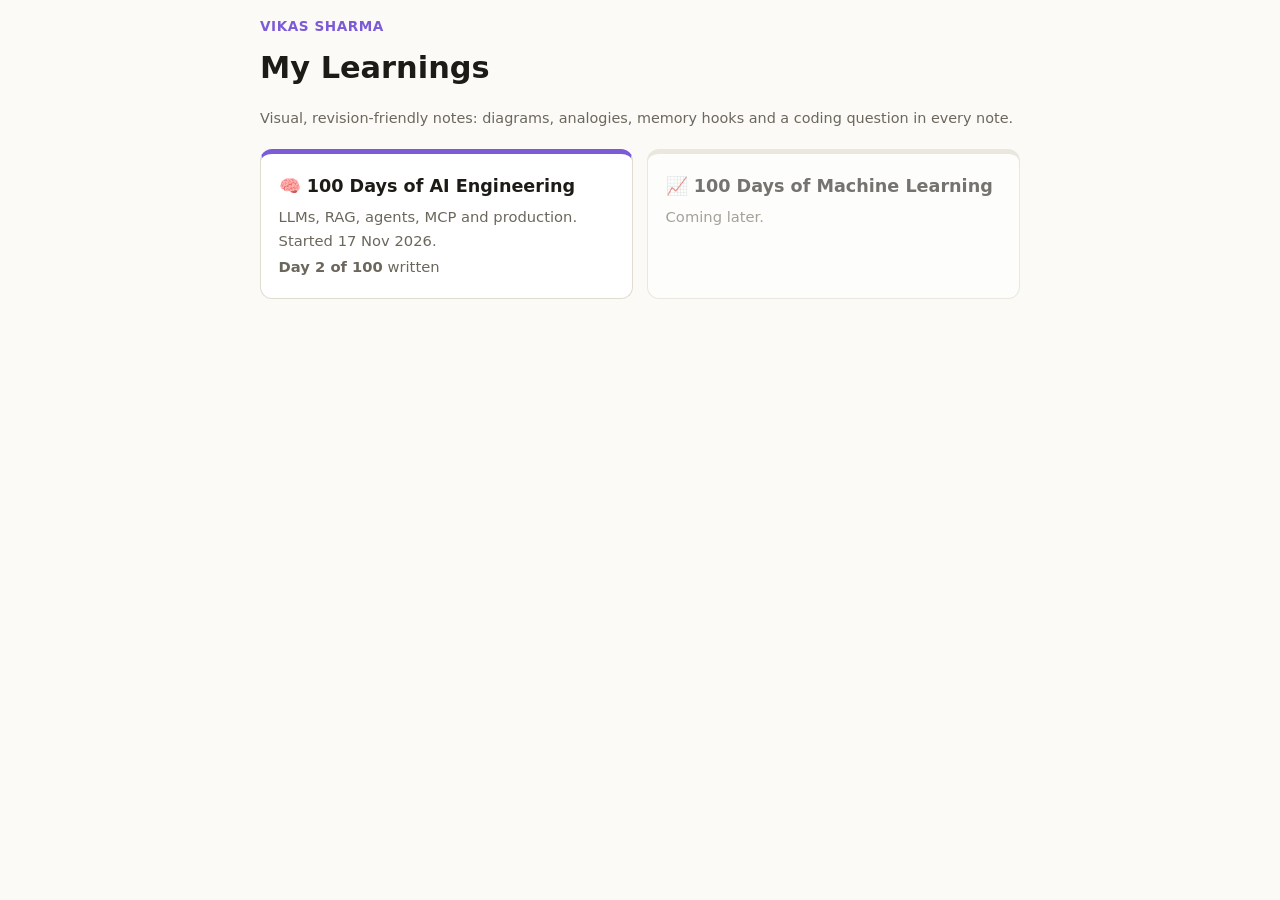
==== index.html @ f61cb0a4 "Add site structure, Day 1 and Day 2 notes" ====
<!doctype html>
<html lang="en"><head><meta charset="utf-8">
<meta name="viewport" content="width=device-width, initial-scale=1, viewport-fit=cover">
<title>My Learnings</title>
<link rel="stylesheet" href="assets/style.css"></head><body><main>
<p class="tag">Vikas Sharma</p>
<h1>My Learnings</h1>
<p class="mut">Visual, revision-friendly notes: diagrams, analogies, memory hooks and a coding question in every note.</p>
<div class="cards">
<a class="card" href="100-days-of-ai-engineering/"><h3>🧠 100 Days of AI Engineering</h3><p>LLMs, RAG, agents, MCP and production. Started 17 Nov 2026.</p><p><b>Day 2 of 100</b> written</p></a>
<div class="card soon"><h3>📈 100 Days of Machine Learning</h3><p>Coming later.</p></div>
</div>
</main></body></html>
---- assets/style.css ----
:root{--bg:#fbfaf7;--fg:#1d1b16;--mut:#6b675c;--card:#fff;--bd:#e0dccf;--def:#ede7fb;--defb:#7c5cd6;--key:#fff1b8;--keyb:#d9a400;--ana:#dff4e5;--anab:#2f9e5b;--warn:#fde3e3;--warnb:#d64545;--why:#e0eefd;--whyb:#2f7fd6;--code:#f2f0e8;box-sizing:border-box;padding-top:env(safe-area-inset-top,0px);padding-bottom:env(safe-area-inset-bottom,0px);color-scheme:light dark}
@media (prefers-color-scheme:dark){:root:not([data-theme="light"]){--bg:#16151a;--fg:#ece9e1;--mut:#a39e90;--card:#201f26;--bd:#37353f;--def:#2b2540;--key:#3b3410;--ana:#173326;--warn:#3d1b1b;--why:#14283f;--code:#121116;color-scheme:dark}}
:root[data-theme="dark"]{--bg:#16151a;--fg:#ece9e1;--mut:#a39e90;--card:#201f26;--bd:#37353f;--def:#2b2540;--key:#3b3410;--ana:#173326;--warn:#3d1b1b;--why:#14283f;--code:#121116;color-scheme:dark}
html{scroll-padding-top:env(safe-area-inset-top,0px)}
body{margin:0;background:var(--bg);color:var(--fg);font:16px/1.6 system-ui,-apple-system,"Segoe UI",Roboto,sans-serif}
main{max-width:760px;margin:0 auto;padding:16px 16px 56px}
h1{font-size:1.9rem;margin:.2em 0}h2{font-size:1.25rem;margin:1.8em 0 .5em;padding-bottom:.25em;border-bottom:2px solid var(--bd)}
.mut{color:var(--mut);font-size:.9rem}.tag{font-weight:700;color:var(--defb);font-size:.85rem;letter-spacing:.04em;text-transform:uppercase;margin:0}
.box{border-left:5px solid;border-radius:8px;padding:.7em 1em;margin:.8em 0}
.def{background:var(--def);border-color:var(--defb)}.key{background:var(--key);border-color:var(--keyb)}.ana{background:var(--ana);border-color:var(--anab)}.warn{background:var(--warn);border-color:var(--warnb)}.why{background:var(--why);border-color:var(--whyb)}
.legend{display:flex;flex-wrap:wrap;gap:6px;font-size:.78rem;margin:.8em 0}.legend span{padding:2px 9px;border-radius:99px;border:1px solid var(--bd)}
.grid{display:grid;grid-template-columns:repeat(auto-fit,minmax(220px,1fr));gap:10px}.grid .box{margin:0}
table{border-collapse:collapse;width:100%;font-size:.93rem}th,td{border:1px solid var(--bd);padding:.45em .6em;text-align:left;vertical-align:top}th{background:var(--card)}
.scroll{overflow-x:auto}
svg{display:block;margin:0 auto;max-width:100%;height:auto;color:var(--mut)}
svg rect{stroke:var(--bd);stroke-width:1.5}svg text{fill:var(--fg);font-family:system-ui,sans-serif}.s1{fill:var(--why)}.s2{fill:var(--def)}.s3{fill:var(--ana)}.s4{fill:var(--key)}.s5{fill:var(--warn)}
pre{background:var(--code);border:1px solid var(--bd);border-radius:8px;padding:.8em;overflow-x:auto;font-size:.85rem;line-height:1.45}code{font-family:ui-monospace,Menlo,Consolas,monospace}
details{border:1px solid var(--bd);background:var(--card);border-radius:8px;padding:.5em .9em;margin:.7em 0}summary{cursor:pointer;font-weight:700}
mark{background:var(--key);color:inherit;padding:0 3px;border-radius:3px}
li{margin:.25em 0}
.nav{display:flex;justify-content:space-between;gap:10px;flex-wrap:wrap;font-size:.9rem;margin:0 0 1em}
a{color:var(--whyb)}
.cards{display:grid;grid-template-columns:repeat(auto-fit,minmax(260px,1fr));gap:14px;margin:1.2em 0}
.card{display:block;text-decoration:none;color:inherit;background:var(--card);border:1px solid var(--bd);border-radius:12px;padding:1em 1.1em;border-top:5px solid var(--defb)}
.card.soon{opacity:.6;border-top-color:var(--bd);pointer-events:none}
.card h3{margin:.1em 0 .3em;font-size:1.1rem}.card p{margin:.2em 0;color:var(--mut);font-size:.92rem}
.bar{height:10px;background:var(--bd);border-radius:99px;overflow:hidden;margin:.4em 0}.bar i{display:block;height:100%;background:var(--anab)}
.days{list-style:none;padding:0}.days li{margin:.5em 0}.days a{display:flex;gap:.7em;align-items:center;text-decoration:none;color:inherit;background:var(--card);border:1px solid var(--bd);border-radius:10px;padding:.6em .9em}
.days b{color:var(--defb);min-width:4.2em}.days em{margin-left:auto;font-style:normal;color:var(--anab);font-size:.85rem}
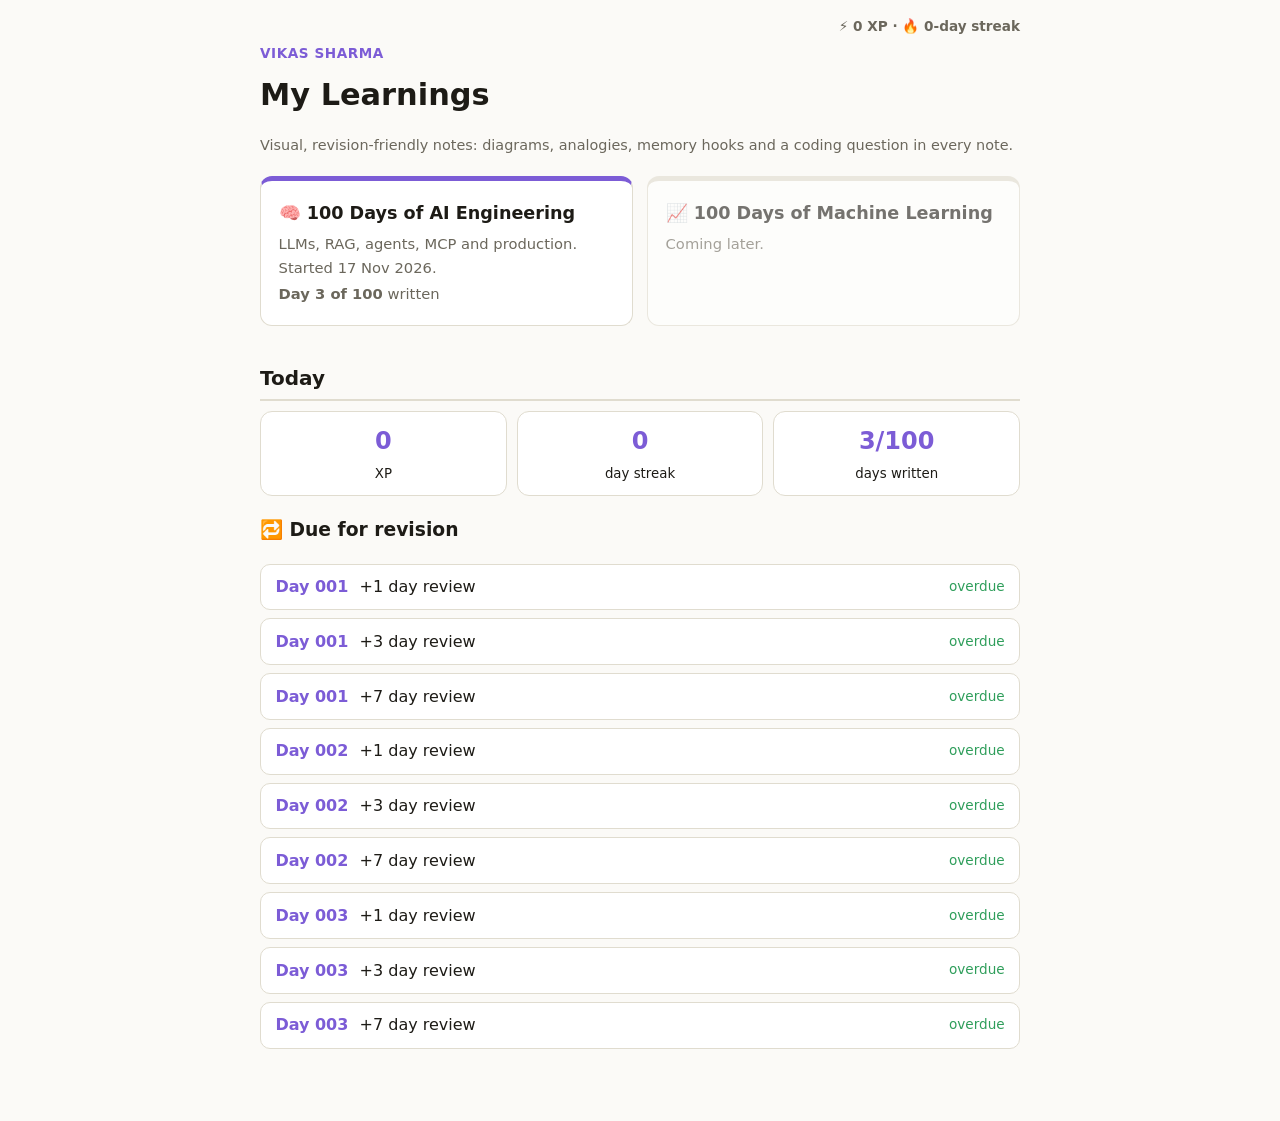
==== commit d01b2315: "Add interactive components, revision dashboard, Day 3 listing" ====
--- a/index.html
+++ b/index.html
@@ -2,12 +2,13 @@
 <html lang="en"><head><meta charset="utf-8">
 <meta name="viewport" content="width=device-width, initial-scale=1, viewport-fit=cover">
 <title>My Learnings</title>
-<link rel="stylesheet" href="assets/style.css"></head><body><main>
+<link rel="stylesheet" href="assets/style.css"><script src="assets/days.js"></script><script defer src="assets/app.js"></script></head><body><main>
 <p class="tag">Vikas Sharma</p>
 <h1>My Learnings</h1>
 <p class="mut">Visual, revision-friendly notes: diagrams, analogies, memory hooks and a coding question in every note.</p>
 <div class="cards">
-<a class="card" href="100-days-of-ai-engineering/"><h3>🧠 100 Days of AI Engineering</h3><p>LLMs, RAG, agents, MCP and production. Started 17 Nov 2026.</p><p><b>Day 2 of 100</b> written</p></a>
+<a class="card" href="100-days-of-ai-engineering/"><h3>🧠 100 Days of AI Engineering</h3><p>LLMs, RAG, agents, MCP and production. Started 17 Nov 2026.</p><p><b>Day 3 of 100</b> written</p></a>
 <div class="card soon"><h3>📈 100 Days of Machine Learning</h3><p>Coming later.</p></div>
 </div>
+<div id="dash"></div>
 </main></body></html>
--- a/assets/style.css
+++ b/assets/style.css
@@ -27,3 +27,36 @@
 .bar{height:10px;background:var(--bd);border-radius:99px;overflow:hidden;margin:.4em 0}.bar i{display:block;height:100%;background:var(--anab)}
 .days{list-style:none;padding:0}.days li{margin:.5em 0}.days a{display:flex;gap:.7em;align-items:center;text-decoration:none;color:inherit;background:var(--card);border:1px solid var(--bd);border-radius:10px;padding:.6em .9em}
 .days b{color:var(--defb);min-width:4.2em}.days em{margin-left:auto;font-style:normal;color:var(--anab);font-size:.85rem}
+
+.hud{text-align:right;font-size:.85rem;font-weight:700;color:var(--mut);margin-bottom:.4em}
+.toast{position:fixed;left:50%;bottom:calc(24px + env(safe-area-inset-bottom,0px));transform:translateX(-50%);background:var(--anab);color:#fff;padding:.5em 1em;border-radius:99px;font-weight:700;z-index:50;animation:up .3s}
+@keyframes up{from{opacity:0;transform:translate(-50%,14px)}}
+.cf{position:fixed;top:-12px;width:9px;height:14px;border-radius:2px;z-index:60;animation:fall 1.8s ease-in forwards}
+@keyframes fall{to{transform:translateY(105vh) rotate(540deg);opacity:.2}}
+button{font:inherit;cursor:pointer;border:1px solid var(--bd);background:var(--card);color:var(--fg);border-radius:8px;padding:.35em .8em}
+button:hover{border-color:var(--defb)}.mini{font-size:.8rem;padding:.15em .6em;margin-top:.4em}
+.ctl{display:flex;gap:8px;flex-wrap:wrap;justify-content:center;margin:.6em 0}
+svg rect,svg text,svg path{transition:opacity .5s}
+.st,.tm,.demo,.rev,[data-teach],[data-run],.quiz{background:var(--card);border:1px solid var(--bd);border-radius:12px;padding:.7em 1em;margin:.8em 0}
+.st .en button{font-size:1.2rem;margin:0 3px}.st .en button.on{background:var(--key);border-color:var(--keyb)}
+.ck{display:flex;gap:14px;flex-wrap:wrap;font-size:.9rem;margin-top:.4em}
+.clk{font:700 1.3rem ui-monospace,monospace;margin:0 8px}.brk{margin-top:.5em;padding:.5em;border-radius:8px;background:var(--ana)}
+.cc{display:inline-block;animation:cc 1s infinite alternate}@keyframes cc{to{transform:translateX(14px)}}
+.pal{text-align:center;margin-top:.6em}.pe{font-size:3.2rem;line-height:1.1}.pe.pop{animation:pop .5s}
+@keyframes pop{0%{transform:scale(.3) rotate(-20deg);opacity:0}70%{transform:scale(1.25)}100%{transform:scale(1)}}
+.pt{text-align:left;background:var(--card);border-radius:8px;padding:.6em .9em;margin:.4em 0}
+.dots i{display:inline-block;width:9px;height:9px;border-radius:50%;background:var(--bd);margin:0 3px}.dots i.on{background:var(--anab)}
+textarea{width:100%;box-sizing:border-box;font:inherit;background:var(--bg);color:var(--fg);border:1px solid var(--bd);border-radius:8px;padding:.5em}
+textarea.code{font:.85rem/1.45 ui-monospace,Menlo,Consolas,monospace;tab-size:4}
+.out{min-height:2.5em;white-space:pre-wrap}
+.fl{display:grid;grid-template-columns:repeat(auto-fit,minmax(240px,1fr));gap:10px}
+.fc{perspective:800px;cursor:pointer}.fi{display:grid;transition:transform .5s;transform-style:preserve-3d}
+.ff,.fb{grid-area:1/1;backface-visibility:hidden;border-radius:10px;padding:.8em;border-left:5px solid var(--whyb);background:var(--why)}
+.fb{transform:rotateY(180deg);background:var(--ana);border-color:var(--anab)}.fc.flip .fi{transform:rotateY(180deg)}
+.opt{display:block;width:100%;text-align:left;margin:.35em 0}.opt.ok{background:var(--ana);border-color:var(--anab)}.opt.no{background:var(--warn);border-color:var(--warnb)}
+.rv{display:flex;gap:8px;align-items:center;margin:.3em 0}.rv em{margin-left:auto;font-style:normal;color:var(--mut);font-size:.85rem}
+.recap ol{margin:.3em 0 0}
+.meter{height:16px;background:var(--bd);border-radius:99px;overflow:hidden;margin:.5em 0}.meter i{display:block;height:100%;width:0;background:var(--anab);transition:width .3s}.meter i.over{background:var(--warnb)}
+.br{display:grid;grid-template-columns:72px 1fr 28px;gap:6px;align-items:center;font-size:.85rem;margin:3px 0}.br div{position:relative;height:12px;background:var(--bd);border-radius:6px}.br i{display:block;height:100%;background:var(--defb);border-radius:6px}.br u{position:absolute;top:-2px;bottom:-2px;width:2px;background:var(--warnb)}
+.stats{display:flex;gap:10px;flex-wrap:wrap}.stats div{flex:1;min-width:90px;background:var(--card);border:1px solid var(--bd);border-radius:12px;padding:.6em;text-align:center}.stats b{display:block;font-size:1.5rem;color:var(--defb)}
+@media (prefers-reduced-motion:reduce){*{animation:none!important;transition:none!important}}
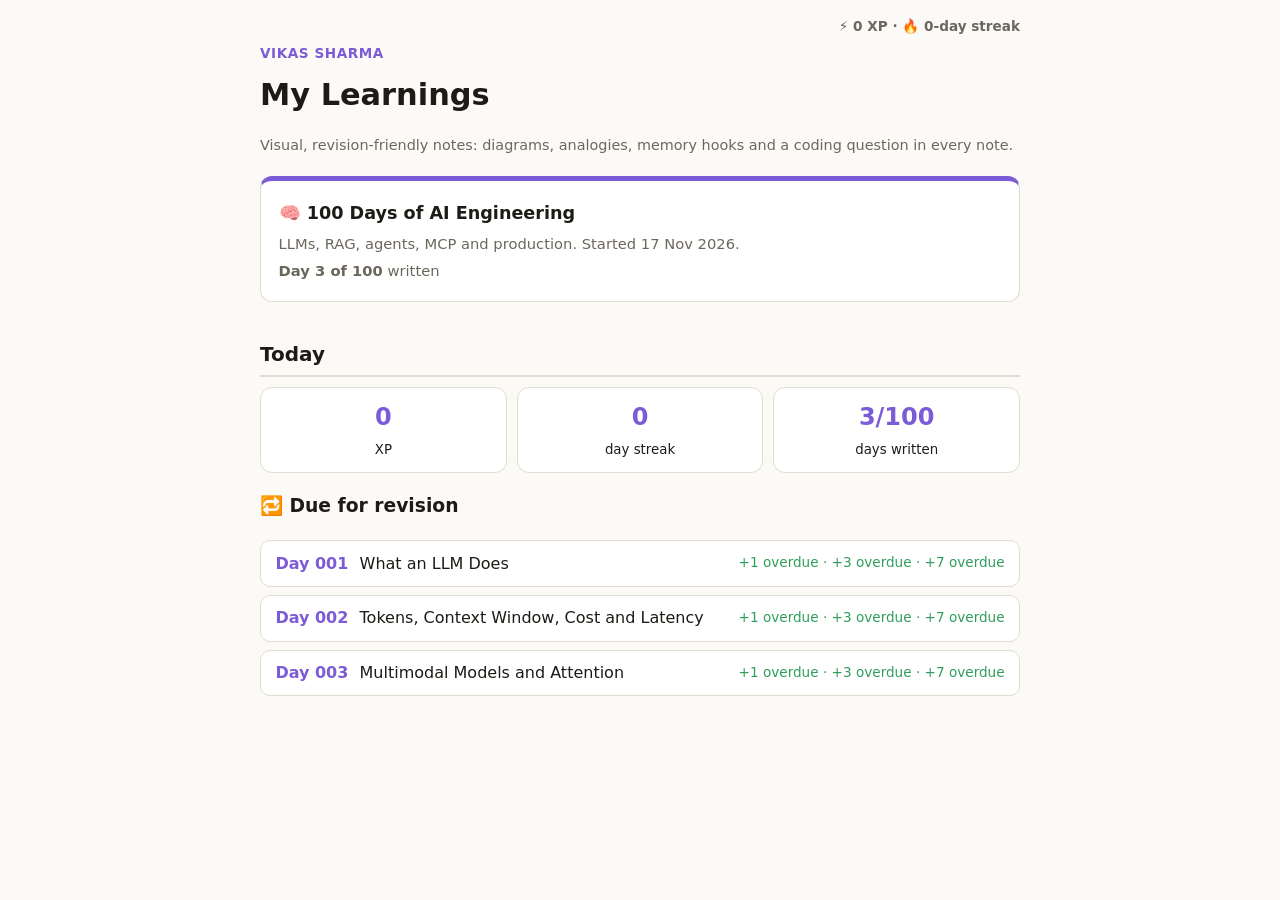
==== commit 836ecdfe: "Group revision dashboard by day; remove the machine learning track" ====
--- a/index.html
+++ b/index.html
@@ -8,7 +8,6 @@
 <p class="mut">Visual, revision-friendly notes: diagrams, analogies, memory hooks and a coding question in every note.</p>
 <div class="cards">
 <a class="card" href="100-days-of-ai-engineering/"><h3>🧠 100 Days of AI Engineering</h3><p>LLMs, RAG, agents, MCP and production. Started 17 Nov 2026.</p><p><b>Day 3 of 100</b> written</p></a>
-<div class="card soon"><h3>📈 100 Days of Machine Learning</h3><p>Coming later.</p></div>
 </div>
 <div id="dash"></div>
 </main></body></html>
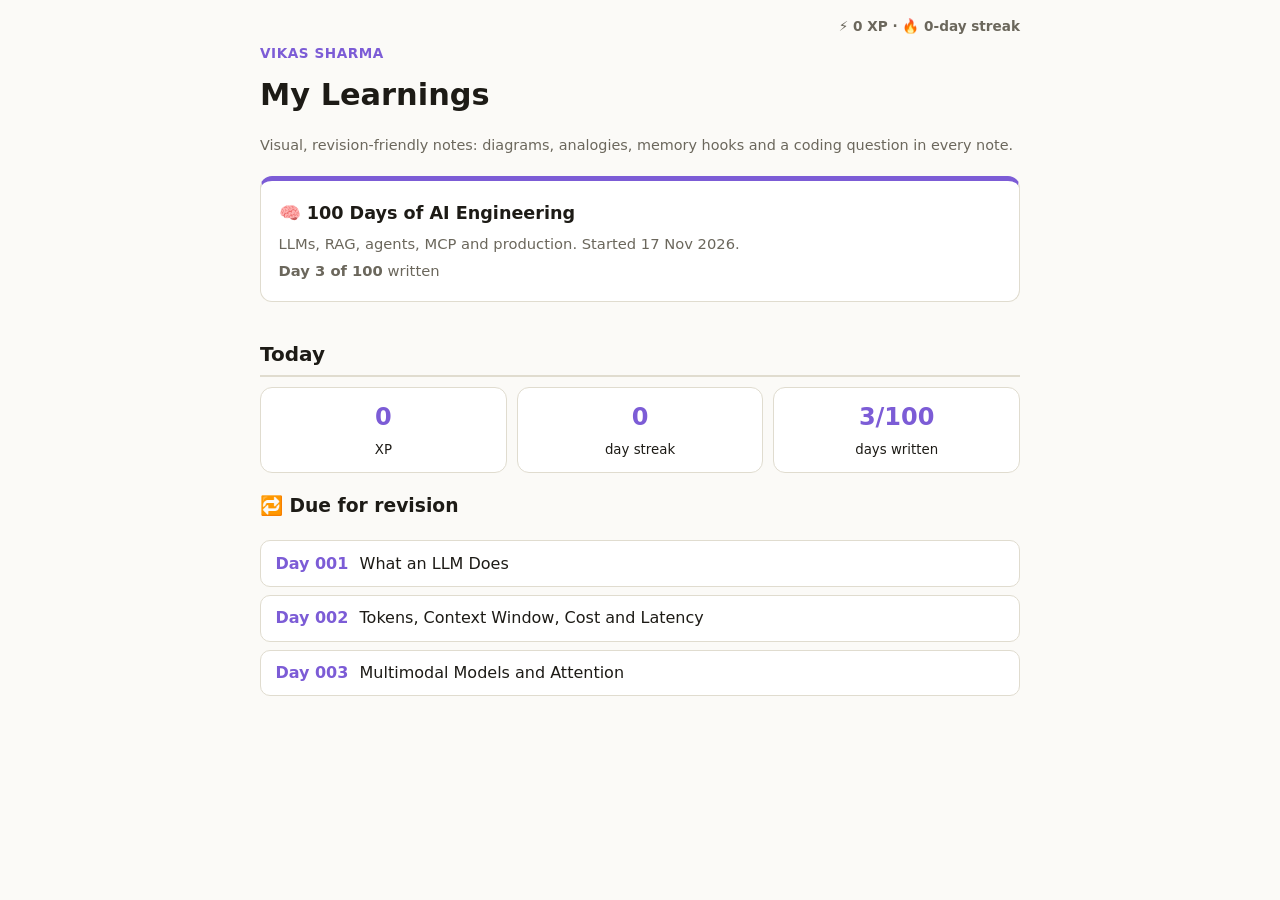
==== commit 2aae3bee: "Add favicon; simplify revision dashboard rows" ====
--- a/index.html
+++ b/index.html
@@ -2,6 +2,7 @@
 <html lang="en"><head><meta charset="utf-8">
 <meta name="viewport" content="width=device-width, initial-scale=1, viewport-fit=cover">
 <title>My Learnings</title>
+<link rel="icon" type="image/svg+xml" href="assets/favicon.svg">
 <link rel="stylesheet" href="assets/style.css"><script src="assets/days.js"></script><script defer src="assets/app.js"></script></head><body><main>
 <p class="tag">Vikas Sharma</p>
 <h1>My Learnings</h1>
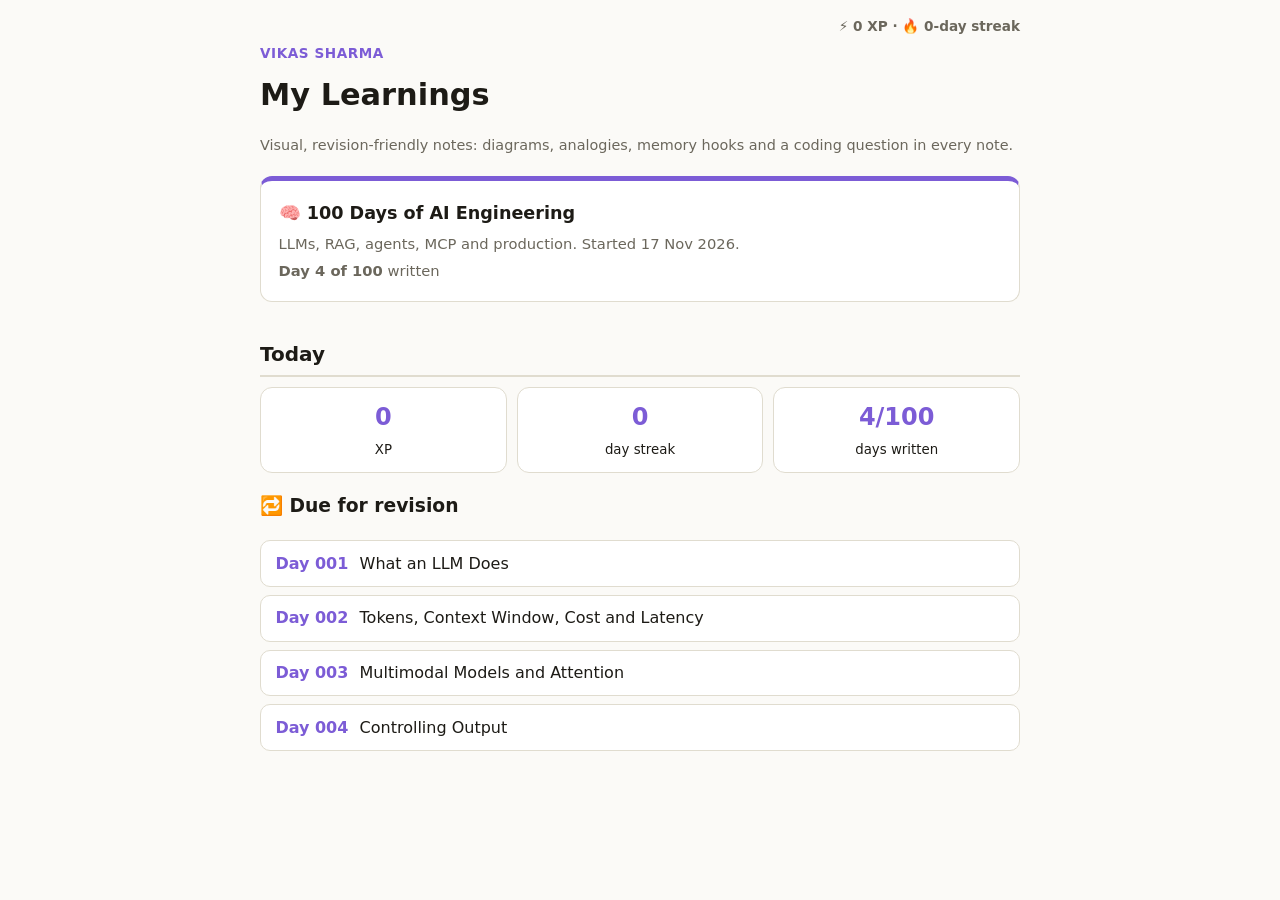
==== commit 2a5ea1ad: "Add Day 4 (controlling output); auto prev/next navigation; update indexes" ====
--- a/index.html
+++ b/index.html
@@ -8,7 +8,7 @@
 <h1>My Learnings</h1>
 <p class="mut">Visual, revision-friendly notes: diagrams, analogies, memory hooks and a coding question in every note.</p>
 <div class="cards">
-<a class="card" href="100-days-of-ai-engineering/"><h3>🧠 100 Days of AI Engineering</h3><p>LLMs, RAG, agents, MCP and production. Started 17 Nov 2026.</p><p><b>Day 3 of 100</b> written</p></a>
+<a class="card" href="100-days-of-ai-engineering/"><h3>🧠 100 Days of AI Engineering</h3><p>LLMs, RAG, agents, MCP and production. Started 17 Nov 2026.</p><p><b>Day 4 of 100</b> written</p></a>
 </div>
 <div id="dash"></div>
 </main></body></html>
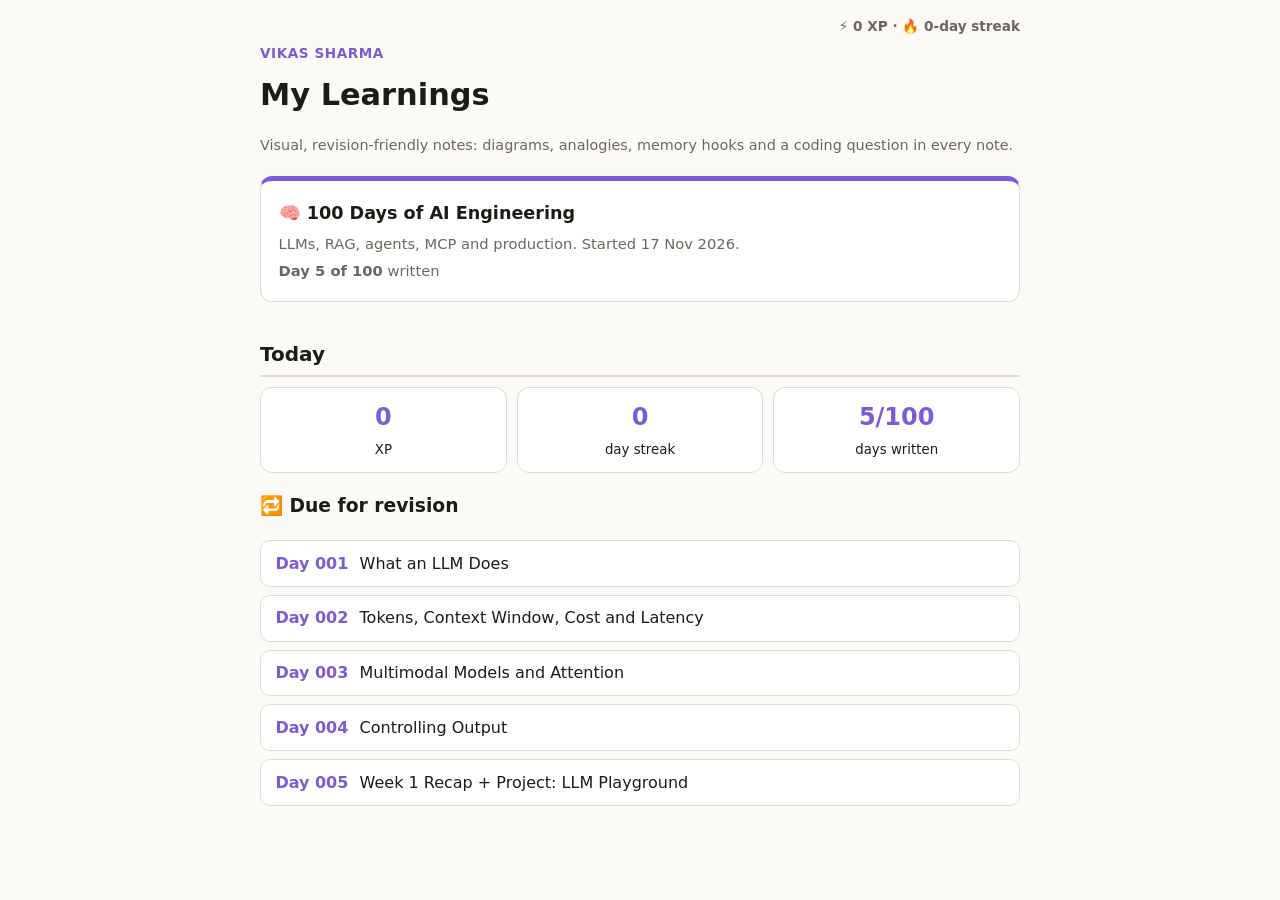
==== commit 25a58ae0: "Add Day 5 (week 1 recap + project), recap engine, month 1 recap page" ====
--- a/index.html
+++ b/index.html
@@ -8,7 +8,7 @@
 <h1>My Learnings</h1>
 <p class="mut">Visual, revision-friendly notes: diagrams, analogies, memory hooks and a coding question in every note.</p>
 <div class="cards">
-<a class="card" href="100-days-of-ai-engineering/"><h3>🧠 100 Days of AI Engineering</h3><p>LLMs, RAG, agents, MCP and production. Started 17 Nov 2026.</p><p><b>Day 4 of 100</b> written</p></a>
+<a class="card" href="100-days-of-ai-engineering/"><h3>🧠 100 Days of AI Engineering</h3><p>LLMs, RAG, agents, MCP and production. Started 17 Nov 2026.</p><p><b>Day 5 of 100</b> written</p></a>
 </div>
 <div id="dash"></div>
 </main></body></html>
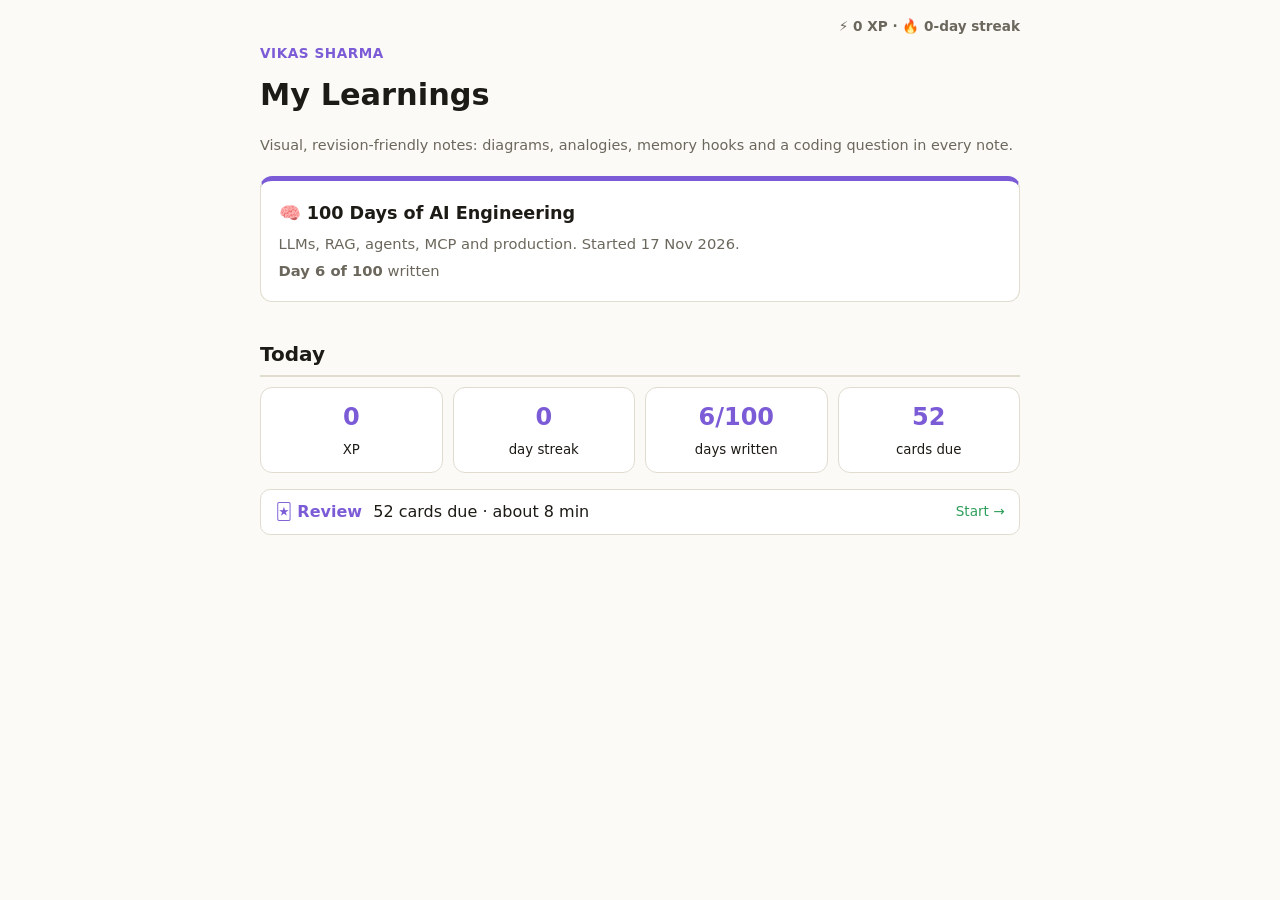
==== commit 5e3519df: "Add per-card spaced repetition (Leitner review) and Day 6 notes" ====
--- a/index.html
+++ b/index.html
@@ -8,7 +8,7 @@
 <h1>My Learnings</h1>
 <p class="mut">Visual, revision-friendly notes: diagrams, analogies, memory hooks and a coding question in every note.</p>
 <div class="cards">
-<a class="card" href="100-days-of-ai-engineering/"><h3>🧠 100 Days of AI Engineering</h3><p>LLMs, RAG, agents, MCP and production. Started 17 Nov 2026.</p><p><b>Day 5 of 100</b> written</p></a>
+<a class="card" href="100-days-of-ai-engineering/"><h3>🧠 100 Days of AI Engineering</h3><p>LLMs, RAG, agents, MCP and production. Started 17 Nov 2026.</p><p><b>Day 6 of 100</b> written</p></a>
 </div>
 <div id="dash"></div>
 </main></body></html>
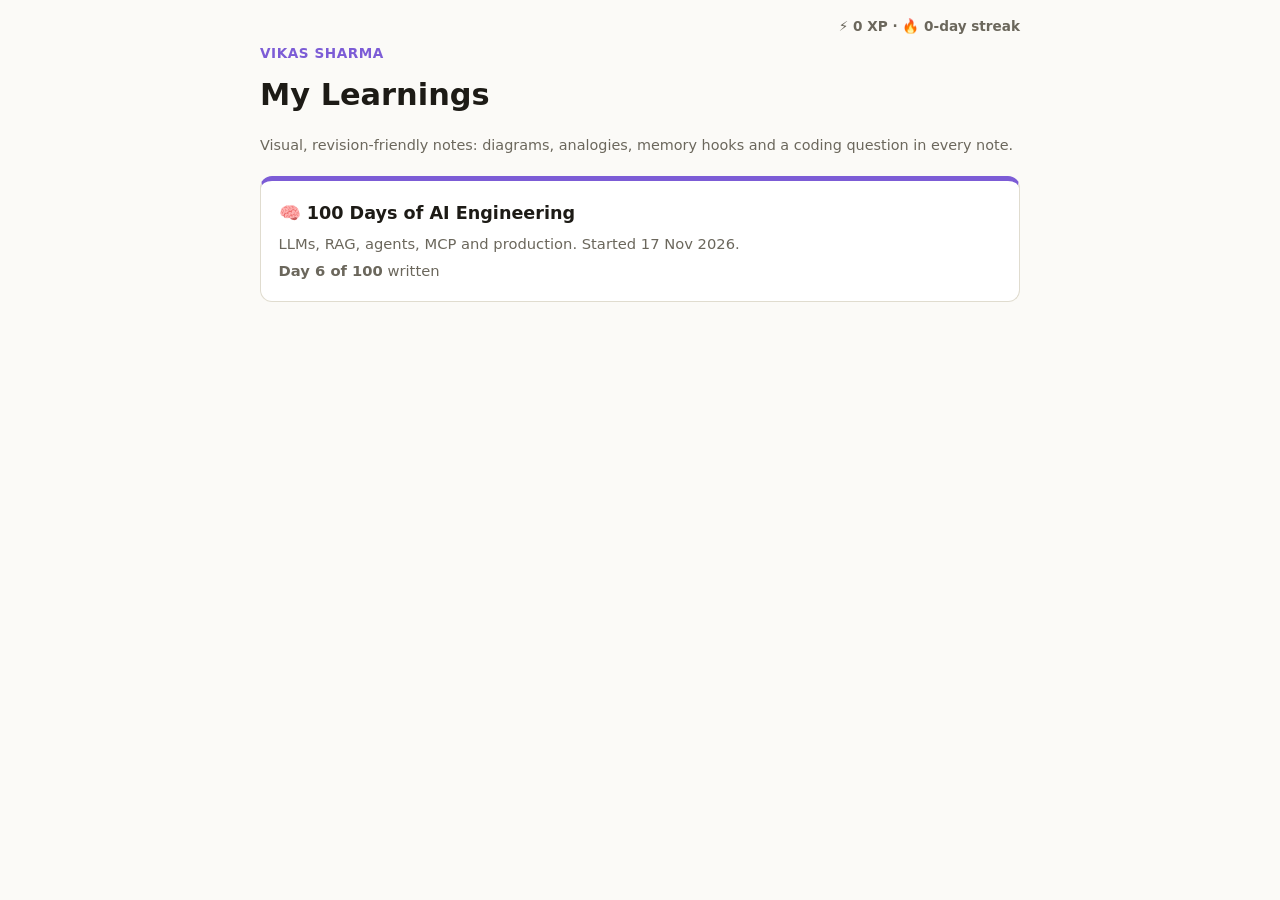
==== commit e3a5474c: "Move revision into each day's page; remove home dashboard and recap link; quiz and flip-card only re" ====
--- a/index.html
+++ b/index.html
@@ -3,12 +3,11 @@
 <meta name="viewport" content="width=device-width, initial-scale=1, viewport-fit=cover">
 <title>My Learnings</title>
 <link rel="icon" type="image/svg+xml" href="assets/favicon.svg">
-<link rel="stylesheet" href="assets/style.css"><script src="assets/days.js"></script><script defer src="assets/app.js"></script></head><body><main>
+<link rel="stylesheet" href="assets/style.css"><script defer src="assets/app.js"></script></head><body><main>
 <p class="tag">Vikas Sharma</p>
 <h1>My Learnings</h1>
 <p class="mut">Visual, revision-friendly notes: diagrams, analogies, memory hooks and a coding question in every note.</p>
 <div class="cards">
 <a class="card" href="100-days-of-ai-engineering/"><h3>🧠 100 Days of AI Engineering</h3><p>LLMs, RAG, agents, MCP and production. Started 17 Nov 2026.</p><p><b>Day 6 of 100</b> written</p></a>
 </div>
-<div id="dash"></div>
 </main></body></html>
